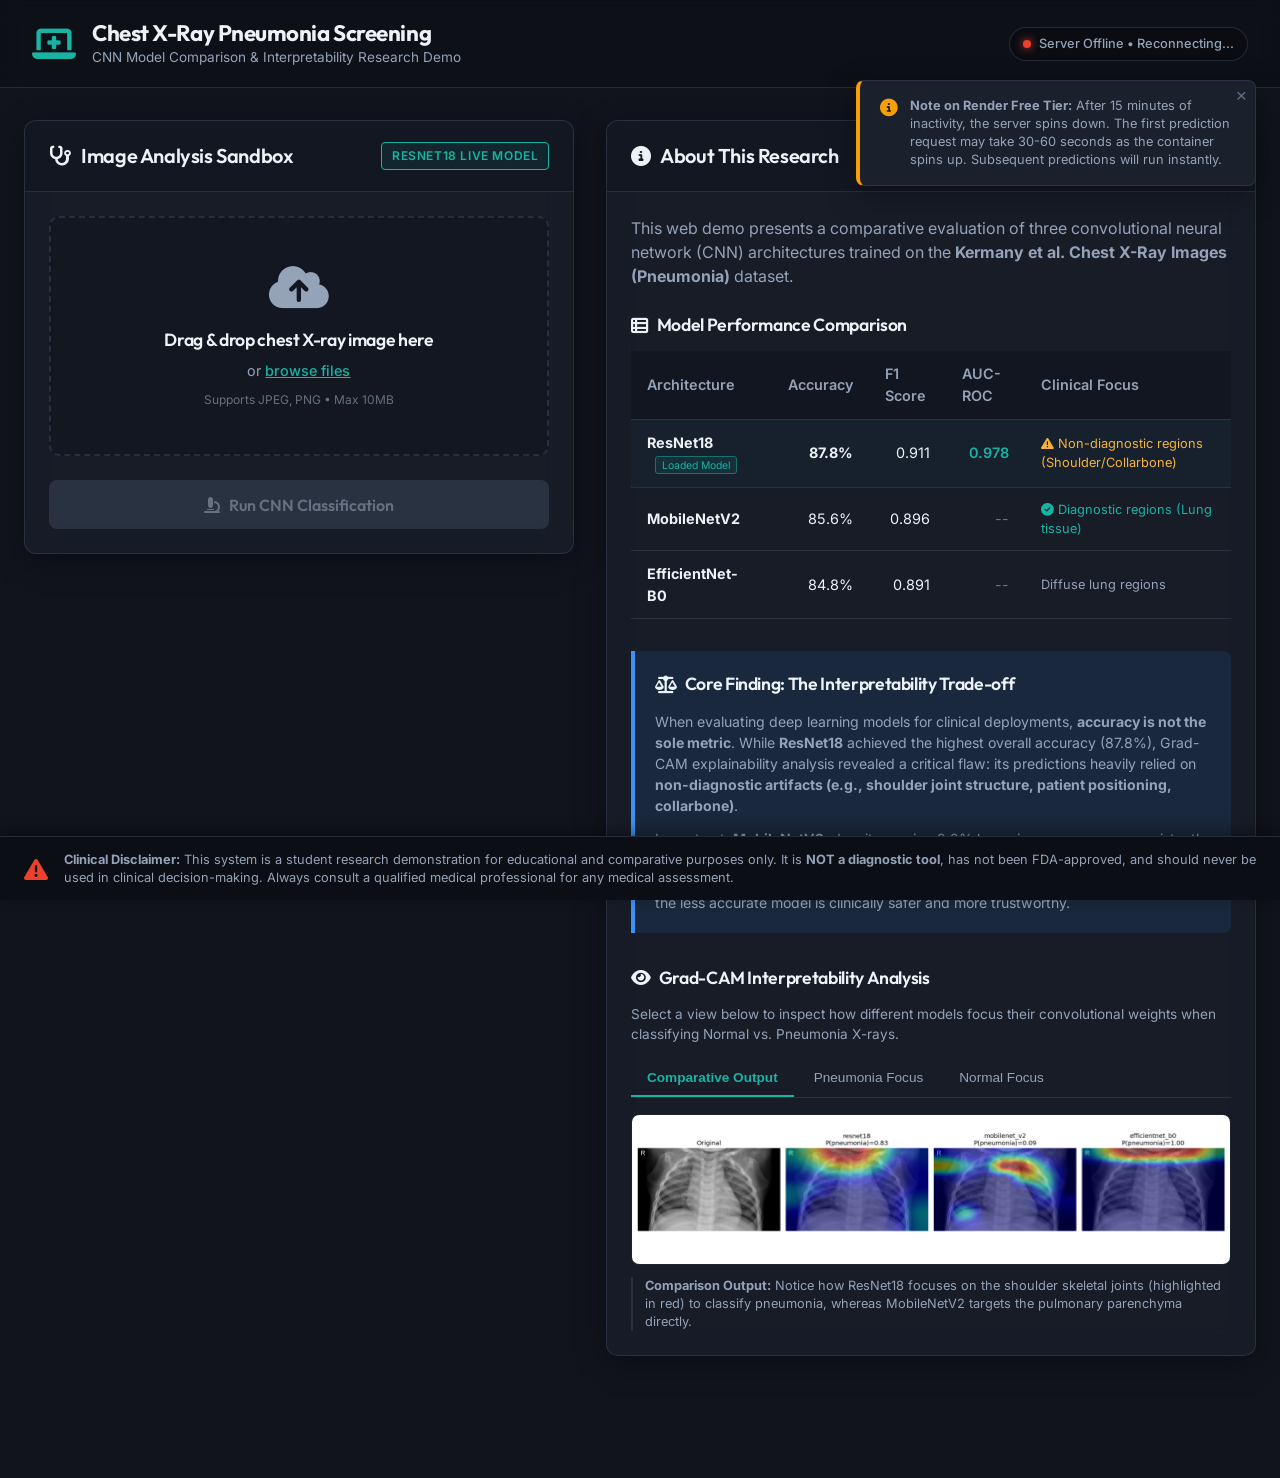
==== static/index.html @ 430209e5 "Initial commit of Chest X-Ray Screening CNN Comparison Demo" ====
<!DOCTYPE html>
<html lang="en">
<head>
    <meta charset="UTF-8">
    <meta name="viewport" content="width=device-width, initial-scale=1.0">
    <title>Chest X-Ray Pneumonia Screening — CNN Comparison Demo</title>
    <!-- Google Fonts: Inter & Outfit -->
    <link rel="preconnect" href="https://fonts.googleapis.com">
    <link rel="preconnect" href="https://fonts.gstatic.com" crossorigin>
    <link href="https://fonts.googleapis.com/css2?family=Inter:wght@300;400;500;600;700&family=Outfit:wght@400;500;600;700;800&display=swap" rel="stylesheet">
    <link rel="stylesheet" href="/static/style.css">
    <!-- FontAwesome for clinical icons -->
    <link rel="stylesheet" href="https://cdnjs.cloudflare.com/ajax/libs/font-awesome/6.4.0/css/all.min.css">
</head>
<body>
    <header class="app-header">
        <div class="header-container">
            <div class="brand">
                <i class="fa-solid fa-laptop-medical brand-icon"></i>
                <div>
                    <h1>Chest X-Ray Pneumonia Screening</h1>
                    <p class="subtitle">CNN Model Comparison & Interpretability Research Demo</p>
                </div>
            </div>
            <div class="system-status" id="system-status">
                <span class="status-dot warning"></span>
                <span class="status-text">Checking server connection...</span>
            </div>
        </div>
    </header>

    <main class="app-container">
        <!-- Main Two-Column Layout -->
        <div class="grid-layout">
            
            <!-- Left Column: Diagnostic Sandbox -->
            <section class="sandbox-column">
                <div class="card glass">
                    <div class="card-header">
                        <h2><i class="fa-solid fa-stethoscope"></i> Image Analysis Sandbox</h2>
                        <span class="badge badge-primary">ResNet18 Live Model</span>
                    </div>
                    
                    <!-- Drag and Drop Zone -->
                    <div class="upload-zone" id="drop-zone">
                        <input type="file" id="file-input" accept="image/*" class="file-input-hidden">
                        <div class="upload-prompt" id="upload-prompt">
                            <i class="fa-solid fa-cloud-arrow-up upload-icon"></i>
                            <h3>Drag & drop chest X-ray image here</h3>
                            <p>or <span class="browse-link">browse files</span></p>
                            <p class="file-limits">Supports JPEG, PNG • Max 10MB</p>
                        </div>
                        <div class="preview-container hidden" id="preview-container">
                            <img id="image-preview" src="#" alt="Uploaded Chest X-Ray">
                            <button class="remove-btn" id="remove-btn" title="Remove image">
                                <i class="fa-solid fa-xmark"></i>
                            </button>
                        </div>
                    </div>

                    <!-- Action Trigger -->
                    <div class="action-bar">
                        <button class="btn btn-action" id="analyze-btn" disabled>
                            <i class="fa-solid fa-microscope"></i> Run CNN Classification
                        </button>
                    </div>

                    <!-- Prediction Results Section -->
                    <div class="results-container hidden" id="results-container">
                        <div class="divider"></div>
                        <div class="results-header">
                            <h3><i class="fa-solid fa-chart-simple"></i> Classification Results</h3>
                            <div class="model-meta">Inference speed: <span id="inference-time">--</span> ms</div>
                        </div>

                        <!-- Results Content -->
                        <div class="results-grid">
                            <!-- Gauge Graphic -->
                            <div class="gauge-card">
                                <div class="gauge-wrapper">
                                    <div class="gauge">
                                        <div class="gauge-body">
                                            <div class="gauge-fill" id="gauge-fill"></div>
                                            <div class="gauge-cover">
                                                <span id="gauge-percentage">0%</span>
                                                <span class="gauge-label">Pneumonia Prob</span>
                                            </div>
                                        </div>
                                    </div>
                                </div>
                                <div class="gauge-caption" id="gauge-caption">--</div>
                            </div>

                            <!-- Numerical Breakdown -->
                            <div class="metrics-card">
                                <div class="metric-row normal">
                                    <div class="metric-info">
                                        <span class="label">NORMAL Probability</span>
                                        <span class="value" id="normal-value">0%</span>
                                    </div>
                                    <div class="progress-bar">
                                        <div class="progress" id="normal-progress" style="width: 0%"></div>
                                    </div>
                                </div>

                                <div class="metric-row pneumonia">
                                    <div class="metric-info">
                                        <span class="label">PNEUMONIA Probability</span>
                                        <span class="value" id="pneumonia-value">0%</span>
                                    </div>
                                    <div class="progress-bar">
                                        <div class="progress" id="pneumonia-progress" style="width: 0%"></div>
                                    </div>
                                </div>

                                <div class="diagnosis-card" id="diagnosis-card">
                                    <div class="diagnosis-icon" id="diagnosis-icon">
                                        <i class="fa-solid fa-circle-question"></i>
                                    </div>
                                    <div>
                                        <div class="diagnosis-title" id="diagnosis-title">Classification Decision</div>
                                        <div class="diagnosis-desc" id="diagnosis-desc">Submit an image to analyze.</div>
                                    </div>
                                </div>
                            </div>
                        </div>
                    </div>
                </div>
            </section>

            <!-- Right Column: Research & Methodology -->
            <section class="research-column">
                <div class="card glass">
                    <div class="card-header">
                        <h2><i class="fa-solid fa-circle-info"></i> About This Research</h2>
                        <span class="badge badge-info">CNN Comparison Study</span>
                    </div>
                    
                    <div class="card-body">
                        <p class="lead-text">
                            This web demo presents a comparative evaluation of three convolutional neural network (CNN) architectures trained on the <strong>Kermany et al. Chest X-Ray Images (Pneumonia)</strong> dataset.
                        </p>

                        <!-- CNN Performance Table -->
                        <div class="table-wrapper">
                            <h3><i class="fa-solid fa-table-list"></i> Model Performance Comparison</h3>
                            <table class="comparison-table">
                                <thead>
                                    <tr>
                                        <th>Architecture</th>
                                        <th>Accuracy</th>
                                        <th>F1 Score</th>
                                        <th>AUC-ROC</th>
                                        <th>Clinical Focus</th>
                                    </tr>
                                </thead>
                                <tbody>
                                    <tr class="highlighted-row">
                                        <td>
                                            <strong>ResNet18</strong> 
                                            <span class="table-badge">Loaded Model</span>
                                        </td>
                                        <td class="numeric font-bold">87.8%</td>
                                        <td class="numeric">0.911</td>
                                        <td class="numeric font-semibold text-teal">0.978</td>
                                        <td class="focus-desc error-focus"><i class="fa-solid fa-triangle-exclamation"></i> Non-diagnostic regions (Shoulder/Collarbone)</td>
                                    </tr>
                                    <tr>
                                        <td><strong>MobileNetV2</strong></td>
                                        <td class="numeric">85.6%</td>
                                        <td class="numeric">0.896</td>
                                        <td class="numeric text-muted">--</td>
                                        <td class="focus-desc correct-focus"><i class="fa-solid fa-circle-check"></i> Diagnostic regions (Lung tissue)</td>
                                    </tr>
                                    <tr>
                                        <td><strong>EfficientNet-B0</strong></td>
                                        <td class="numeric">84.8%</td>
                                        <td class="numeric">0.891</td>
                                        <td class="numeric text-muted">--</td>
                                        <td class="focus-desc neutral-focus">Diffuse lung regions</td>
                                    </tr>
                                </tbody>
                            </table>
                        </div>

                        <!-- Core Finding: Accuracy vs. Interpretability Trade-Off -->
                        <div class="research-finding-box">
                            <h3><i class="fa-solid fa-scale-balanced finding-icon"></i> Core Finding: The Interpretability Trade-off</h3>
                            <p>
                                When evaluating deep learning models for clinical deployments, <strong>accuracy is not the sole metric</strong>. While <strong>ResNet18</strong> achieved the highest overall accuracy (87.8%), Grad-CAM explainability analysis revealed a critical flaw: its predictions heavily relied on <strong>non-diagnostic artifacts (e.g., shoulder joint structure, patient positioning, collarbone)</strong>.
                            </p>
                            <p>
                                In contrast, <strong>MobileNetV2</strong>, despite scoring 2.2% lower in raw accuracy, consistently targeted <strong>actual diagnostic areas (lung tissue consolidation and density differences)</strong>. This represents a classic accuracy-vs-interpretability trade-off where the less accurate model is clinically safer and more trustworthy.
                            </p>
                        </div>

                        <!-- Grad-CAM Images Section -->
                        <div class="gradcam-gallery">
                            <h3><i class="fa-solid fa-eye"></i> Grad-CAM Interpretability Analysis</h3>
                            <p class="gallery-intro">
                                Select a view below to inspect how different models focus their convolutional weights when classifying Normal vs. Pneumonia X-rays.
                            </p>
                            
                            <!-- Tab Navigation -->
                            <div class="tabs">
                                <button class="tab-btn active" onclick="switchTab('tab-output')">Comparative Output</button>
                                <button class="tab-btn" onclick="switchTab('tab-pneumonia')">Pneumonia Focus</button>
                                <button class="tab-btn" onclick="switchTab('tab-normal')">Normal Focus</button>
                            </div>

                            <!-- Tab Contents -->
                            <div class="tab-content active" id="tab-output">
                                <div class="image-wrapper-zoom">
                                    <img src="/static/images/gradcam_output.png" alt="Grad-CAM comparison output illustrating ResNet18 non-diagnostic focus and MobileNetV2 anatomical lung focus">
                                </div>
                                <div class="image-caption">
                                    <strong>Comparison Output:</strong> Notice how ResNet18 focuses on the shoulder skeletal joints (highlighted in red) to classify pneumonia, whereas MobileNetV2 targets the pulmonary parenchyma directly.
                                </div>
                            </div>

                            <div class="tab-content" id="tab-pneumonia">
                                <div class="image-wrapper-zoom">
                                    <img src="/static/images/gradcam_pneumonia_example.png" alt="Grad-CAM Pneumonia Example">
                                </div>
                                <div class="image-caption">
                                    <strong>Pneumonia Specimen:</strong> Attention heatmap demonstrating model targeting on consolidation areas in the lower lobe regions of a patient diagnosed with pneumonia.
                                </div>
                            </div>

                            <div class="tab-content" id="tab-normal">
                                <div class="image-wrapper-zoom">
                                    <img src="/static/images/gradcam_normal_example.png" alt="Grad-CAM Normal Example">
                                </div>
                                <div class="image-caption">
                                    <strong>Normal Specimen:</strong> Attention heatmap in a healthy chest X-ray. Note the lack of pathologically consolidated focus regions.
                                </div>
                            </div>
                        </div>

                    </div>
                </div>
            </section>
        </div>
    </main>

    <!-- Sticky Warning Banner at the bottom -->
    <div class="disclaimer-banner">
        <div class="disclaimer-content">
            <i class="fa-solid fa-triangle-exclamation disclaimer-icon animate-pulse"></i>
            <div>
                <strong>Clinical Disclaimer:</strong> This system is a student research demonstration for educational and comparative purposes only. It is <strong>NOT a diagnostic tool</strong>, has not been FDA-approved, and should never be used in clinical decision-making. Always consult a qualified medical professional for any medical assessment.
            </div>
        </div>
    </div>

    <!-- Render Cold Start Info -->
    <div class="info-bubble-container" id="coldstart-info">
        <div class="info-bubble">
            <i class="fa-solid fa-circle-info"></i>
            <span><strong>Note on Render Free Tier:</strong> After 15 minutes of inactivity, the server spins down. The first prediction request may take 30-60 seconds as the container spins up. Subsequent predictions will run instantly.</span>
            <button class="close-info-btn" onclick="document.getElementById('coldstart-info').remove()">&times;</button>
        </div>
    </div>

    <script src="/static/script.js"></script>
</body>
</html>
---- static/style.css ----
/* Core Variables & Tokens */
:root {
    /* Color Palette (HSL) */
    --color-bg-base: hsl(222, 28%, 9%);
    --color-bg-surface: hsla(222, 25%, 14%, 0.7);
    --color-bg-surface-solid: hsl(222, 25%, 14%);
    --color-border: hsla(217, 20%, 30%, 0.5);
    --color-border-glow: hsla(174, 75%, 50%, 0.35);
    
    --color-text-primary: hsl(210, 38%, 95%);
    --color-text-secondary: hsl(215, 20%, 65%);
    --color-text-muted: hsl(215, 12%, 45%);
    
    /* Semantic Colors */
    --color-normal: hsl(174, 75%, 40%);        /* Healing Teal */
    --color-normal-bg: hsla(174, 75%, 40%, 0.1);
    --color-pneumonia: hsl(7, 85%, 55%);        /* Clinical Coral/Red */
    --color-pneumonia-bg: hsla(7, 85%, 55%, 0.1);
    --color-warning: hsl(38, 92%, 50%);         /* Warning Amber */
    --color-info: hsl(212, 92%, 60%);           /* Research Blue */
    --color-info-bg: hsla(212, 92%, 60%, 0.1);
    
    /* Transitions & Shadows */
    --transition-fast: 0.2s cubic-bezier(0.4, 0, 0.2, 1);
    --transition-normal: 0.3s cubic-bezier(0.4, 0, 0.2, 1);
    --shadow-sm: 0 2px 8px rgba(0, 0, 0, 0.25);
    --shadow-md: 0 8px 30px rgba(0, 0, 0, 0.35);
    --shadow-glow: 0 0 20px hsla(174, 75%, 50%, 0.15);
}

/* Reset and Base Styles */
* {
    margin: 0;
    padding: 0;
    box-sizing: border-box;
}

body {
    background-color: var(--color-bg-base);
    color: var(--color-text-primary);
    font-family: 'Inter', -apple-system, BlinkMacSystemFont, "Segoe UI", Roboto, sans-serif;
    line-height: 1.5;
    -webkit-font-smoothing: antialiased;
    padding-bottom: 90px; /* Space for sticky disclaimer */
    min-height: 100vh;
}

h1, h2, h3, h4, .font-heading {
    font-family: 'Outfit', sans-serif;
    font-weight: 600;
    letter-spacing: -0.02em;
}

/* Header */
.app-header {
    background-color: hsla(222, 28%, 7%, 0.85);
    backdrop-filter: blur(10px);
    border-bottom: 1px solid var(--color-border);
    padding: 1.25rem 2rem;
    position: sticky;
    top: 0;
    z-index: 100;
}

.header-container {
    max-width: 1440px;
    margin: 0 auto;
    display: flex;
    justify-content: space-between;
    align-items: center;
    flex-wrap: wrap;
    gap: 1rem;
}

.brand {
    display: flex;
    align-items: center;
    gap: 1rem;
}

.brand-icon {
    font-size: 2.2rem;
    color: var(--color-normal);
}

.app-header h1 {
    font-size: 1.4rem;
    font-weight: 700;
    line-height: 1.2;
}

.subtitle {
    font-size: 0.85rem;
    color: var(--color-text-secondary);
}

/* Status Indicator */
.system-status {
    display: flex;
    align-items: center;
    gap: 0.5rem;
    background-color: rgba(0, 0, 0, 0.2);
    padding: 0.4rem 0.8rem;
    border-radius: 50px;
    border: 1px solid var(--color-border);
    font-size: 0.8rem;
}

.status-dot {
    width: 8px;
    height: 8px;
    border-radius: 50%;
    display: inline-block;
}

.status-dot.healthy {
    background-color: var(--color-normal);
    box-shadow: 0 0 8px var(--color-normal);
}

.status-dot.warning {
    background-color: var(--color-warning);
    box-shadow: 0 0 8px var(--color-warning);
    animation: pulse 1.5s infinite alternate;
}

.status-dot.danger {
    background-color: var(--color-pneumonia);
    box-shadow: 0 0 8px var(--color-pneumonia);
}

.status-text {
    font-weight: 500;
    color: var(--color-text-secondary);
}

/* Container */
.app-container {
    max-width: 1440px;
    margin: 2rem auto;
    padding: 0 1.5rem;
}

/* Responsive Grid Layout */
.grid-layout {
    display: grid;
    grid-template-columns: 1.1fr 1.3fr;
    gap: 2rem;
    align-items: start;
}

@media (max-width: 1024px) {
    .grid-layout {
        grid-template-columns: 1fr;
    }
}

/* Card Styles */
.card {
    border-radius: 12px;
    border: 1px solid var(--color-border);
    overflow: hidden;
    box-shadow: var(--shadow-md);
}

.card.glass {
    background-color: var(--color-bg-surface);
    backdrop-filter: blur(16px);
    transition: border-color var(--transition-normal);
}

.card-header {
    padding: 1.25rem 1.5rem;
    border-bottom: 1px solid var(--color-border);
    display: flex;
    justify-content: space-between;
    align-items: center;
    background-color: hsla(222, 28%, 6%, 0.3);
}

.card-header h2 {
    font-size: 1.25rem;
    display: flex;
    align-items: center;
    gap: 0.6rem;
}

.card-body {
    padding: 1.5rem;
}

/* Badges */
.badge {
    padding: 0.25rem 0.6rem;
    font-size: 0.75rem;
    font-weight: 600;
    border-radius: 4px;
    text-transform: uppercase;
    letter-spacing: 0.05em;
}

.badge-primary {
    background-color: var(--color-normal-bg);
    color: var(--color-normal);
    border: 1px solid var(--color-normal);
}

.badge-info {
    background-color: var(--color-info-bg);
    color: var(--color-info);
    border: 1px solid var(--color-info);
}

/* Upload Sandbox CSS */
.upload-zone {
    margin: 1.5rem;
    min-height: 240px;
    border: 2px dashed var(--color-border);
    border-radius: 10px;
    display: flex;
    flex-direction: column;
    justify-content: center;
    align-items: center;
    cursor: pointer;
    background-color: rgba(0, 0, 0, 0.15);
    transition: all var(--transition-normal);
    position: relative;
    padding: 2rem;
}

.upload-zone:hover, .upload-zone.dragover {
    border-color: var(--color-normal);
    background-color: hsla(174, 75%, 40%, 0.03);
    box-shadow: var(--shadow-glow);
}

.upload-icon {
    font-size: 3rem;
    color: var(--color-text-secondary);
    margin-bottom: 1rem;
    transition: transform var(--transition-normal), color var(--transition-normal);
}

.upload-zone:hover .upload-icon {
    transform: translateY(-5px);
    color: var(--color-normal);
}

.upload-prompt {
    text-align: center;
}

.upload-prompt h3 {
    font-size: 1.1rem;
    margin-bottom: 0.4rem;
}

.upload-prompt p {
    font-size: 0.9rem;
    color: var(--color-text-secondary);
}

.browse-link {
    color: var(--color-normal);
    text-decoration: underline;
    font-weight: 500;
}

.file-limits {
    font-size: 0.75rem !important;
    margin-top: 0.6rem;
    color: var(--color-text-muted) !important;
}

.file-input-hidden {
    position: absolute;
    top: 0;
    left: 0;
    width: 100%;
    height: 100%;
    opacity: 0;
    cursor: pointer;
}

/* Preview Area */
.preview-container {
    width: 100%;
    max-height: 320px;
    position: relative;
    display: flex;
    justify-content: center;
    align-items: center;
}

.preview-container img {
    max-width: 100%;
    max-height: 300px;
    border-radius: 6px;
    object-fit: contain;
    border: 1px solid var(--color-border);
}

.remove-btn {
    position: absolute;
    top: -10px;
    right: -10px;
    width: 28px;
    height: 28px;
    border-radius: 50%;
    background-color: var(--color-pneumonia);
    color: white;
    border: none;
    cursor: pointer;
    display: flex;
    justify-content: center;
    align-items: center;
    box-shadow: var(--shadow-sm);
    transition: transform var(--transition-fast);
    z-index: 10;
}

.remove-btn:hover {
    transform: scale(1.15);
}

/* Buttons */
.action-bar {
    padding: 0 1.5rem 1.5rem;
}

.btn {
    width: 100%;
    padding: 0.9rem 1.5rem;
    font-size: 1rem;
    font-weight: 600;
    font-family: 'Outfit', sans-serif;
    border: none;
    border-radius: 8px;
    cursor: pointer;
    display: flex;
    justify-content: center;
    align-items: center;
    gap: 0.6rem;
    transition: all var(--transition-normal);
}

.btn-action {
    background-color: var(--color-normal);
    color: #0b1115;
}

.btn-action:hover:not(:disabled) {
    background-color: hsl(174, 75%, 45%);
    box-shadow: 0 0 15px hsla(174, 75%, 45%, 0.4);
}

.btn:disabled {
    background-color: var(--color-border);
    color: var(--color-text-muted);
    cursor: not-allowed;
}

/* Results Content */
.results-container {
    padding: 0 1.5rem 1.5rem;
}

.divider {
    height: 1px;
    background-color: var(--color-border);
    margin-bottom: 1.5rem;
}

.results-header {
    display: flex;
    justify-content: space-between;
    align-items: center;
    margin-bottom: 1.5rem;
}

.results-header h3 {
    font-size: 1.1rem;
}

.model-meta {
    font-size: 0.8rem;
    color: var(--color-text-secondary);
}

.results-grid {
    display: grid;
    grid-template-columns: 120px 1fr;
    gap: 1.5rem;
    align-items: center;
}

@media (max-width: 480px) {
    .results-grid {
        grid-template-columns: 1fr;
        justify-items: center;
        text-align: center;
    }
}

/* Circular Gauge */
.gauge-wrapper {
    display: flex;
    justify-content: center;
    align-items: center;
}

.gauge {
    position: relative;
    width: 110px;
    height: 55px; /* Half height because it's a semi-circle */
    overflow: hidden;
}

.gauge-body {
    position: absolute;
    top: 0;
    left: 0;
    width: 110px;
    height: 110px; /* Full circle height */
    border-radius: 50%;
    background-color: rgba(255, 255, 255, 0.1);
    box-sizing: border-box;
}

.gauge-fill {
    position: absolute;
    top: 0;
    left: 0;
    width: 110px;
    height: 110px;
    border-radius: 50%;
    /* Start half circle color sweep */
    background: conic-gradient(
        var(--color-normal) 0deg,
        var(--color-warning) 90deg,
        var(--color-pneumonia) 180deg,
        transparent 180deg
    );
    transform-origin: center center;
    transform: rotate(0.75turn); /* Position at 9 o'clock */
    transition: transform var(--transition-normal);
}

.gauge-cover {
    position: absolute;
    width: 80px;
    height: 80px;
    background-color: var(--color-bg-surface-solid);
    border-radius: 50%;
    top: 15px;
    left: 15px;
    display: flex;
    flex-direction: column;
    justify-content: center;
    align-items: center;
    padding-bottom: 25px; /* Adjust text up */
}

#gauge-percentage {
    font-size: 1.25rem;
    font-family: 'Outfit', sans-serif;
    font-weight: 700;
    color: var(--color-text-primary);
}

.gauge-label {
    font-size: 0.6rem;
    text-transform: uppercase;
    letter-spacing: 0.05em;
    color: var(--color-text-secondary);
}

.gauge-caption {
    font-size: 0.8rem;
    font-weight: 500;
    text-align: center;
    margin-top: 0.5rem;
    color: var(--color-text-secondary);
}

/* Progress Metrics */
.metrics-card {
    display: flex;
    flex-direction: column;
    gap: 1rem;
    width: 100%;
}

.metric-row {
    display: flex;
    flex-direction: column;
    gap: 0.35rem;
}

.metric-info {
    display: flex;
    justify-content: space-between;
    font-size: 0.85rem;
}

.metric-info .label {
    font-weight: 500;
    color: var(--color-text-secondary);
}

.metric-info .value {
    font-weight: 700;
    font-family: 'Outfit', sans-serif;
}

.progress-bar {
    height: 8px;
    background-color: rgba(255, 255, 255, 0.08);
    border-radius: 10px;
    overflow: hidden;
}

.progress {
    height: 100%;
    width: 0%;
    border-radius: 10px;
    transition: width var(--transition-normal);
}

.metric-row.normal .progress {
    background-color: var(--color-normal);
}
.metric-row.normal .value {
    color: var(--color-normal);
}

.metric-row.pneumonia .progress {
    background-color: var(--color-pneumonia);
}
.metric-row.pneumonia .value {
    color: var(--color-pneumonia);
}

/* Diagnosis Banner */
.diagnosis-card {
    display: flex;
    align-items: center;
    gap: 0.8rem;
    padding: 0.75rem 1rem;
    background-color: rgba(255, 255, 255, 0.03);
    border: 1px solid var(--color-border);
    border-radius: 8px;
    margin-top: 0.5rem;
    transition: all var(--transition-normal);
}

.diagnosis-icon {
    font-size: 1.5rem;
}

.diagnosis-title {
    font-size: 0.9rem;
    font-weight: 600;
}

.diagnosis-desc {
    font-size: 0.75rem;
    color: var(--color-text-secondary);
}

/* About Research Styling */
.lead-text {
    font-size: 1rem;
    color: var(--color-text-secondary);
    margin-bottom: 1.5rem;
}

/* Tables */
.table-wrapper {
    margin-bottom: 2rem;
}

.table-wrapper h3, 
.research-finding-box h3, 
.gradcam-gallery h3 {
    font-size: 1.1rem;
    margin-bottom: 0.8rem;
    display: flex;
    align-items: center;
    gap: 0.5rem;
    color: var(--color-text-primary);
}

.comparison-table {
    width: 100%;
    border-collapse: collapse;
    font-size: 0.9rem;
    text-align: left;
}

.comparison-table th, 
.comparison-table td {
    padding: 0.75rem 1rem;
    border-bottom: 1px solid var(--color-border);
}

.comparison-table th {
    font-weight: 600;
    color: var(--color-text-secondary);
    background-color: rgba(0, 0, 0, 0.2);
}

.comparison-table tbody tr {
    transition: background-color var(--transition-fast);
}

.comparison-table tbody tr:hover {
    background-color: rgba(255, 255, 255, 0.02);
}

.highlighted-row {
    background-color: hsla(174, 75%, 40%, 0.04);
}

.table-badge {
    font-size: 0.65rem;
    padding: 0.1rem 0.35rem;
    border: 1px solid hsla(174, 75%, 40%, 0.5);
    color: var(--color-normal);
    border-radius: 3px;
    background-color: var(--color-normal-bg);
    margin-left: 0.5rem;
    vertical-align: middle;
}

.numeric {
    text-align: right;
}

.focus-desc {
    font-size: 0.8rem;
}

.error-focus {
    color: hsl(38, 92%, 60%);
}

.correct-focus {
    color: var(--color-normal);
}

.neutral-focus {
    color: var(--color-text-secondary);
}

/* Finding Box */
.research-finding-box {
    background-color: var(--color-info-bg);
    border-left: 4px solid var(--color-info);
    padding: 1.25rem;
    border-radius: 0 8px 8px 0;
    margin-bottom: 2rem;
}

.research-finding-box p {
    font-size: 0.88rem;
    color: var(--color-text-secondary);
    margin-bottom: 0.75rem;
}

.research-finding-box p:last-child {
    margin-bottom: 0;
}

/* Grad-CAM Gallery & Tabs */
.gallery-intro {
    font-size: 0.85rem;
    color: var(--color-text-secondary);
    margin-bottom: 1rem;
}

.tabs {
    display: flex;
    gap: 0.25rem;
    border-bottom: 1px solid var(--color-border);
    margin-bottom: 1rem;
}

.tab-btn {
    padding: 0.6rem 1rem;
    font-size: 0.85rem;
    font-weight: 500;
    background: none;
    border: none;
    border-bottom: 2px solid transparent;
    color: var(--color-text-secondary);
    cursor: pointer;
    transition: all var(--transition-fast);
}

.tab-btn:hover {
    color: var(--color-text-primary);
}

.tab-btn.active {
    color: var(--color-normal);
    border-bottom-color: var(--color-normal);
    font-weight: 600;
}

.tab-content {
    display: none;
    animation: fadeIn 0.4s ease;
}

.tab-content.active {
    display: block;
}

.image-wrapper-zoom {
    width: 100%;
    border-radius: 8px;
    overflow: hidden;
    border: 1px solid var(--color-border);
    background-color: black;
    display: flex;
    justify-content: center;
}

.tab-content img {
    max-width: 100%;
    max-height: 280px;
    object-fit: contain;
    transition: transform var(--transition-normal);
}

.tab-content img:hover {
    transform: scale(1.02);
}

.image-caption {
    font-size: 0.8rem;
    color: var(--color-text-secondary);
    margin-top: 0.75rem;
    line-height: 1.4;
    border-left: 2px solid var(--color-border);
    padding-left: 0.75rem;
}

/* Sticky Disclaimer */
.disclaimer-banner {
    position: fixed;
    bottom: 0;
    left: 0;
    right: 0;
    background-color: hsl(222, 28%, 6%);
    border-top: 1px solid var(--color-border);
    padding: 0.85rem 1.5rem;
    z-index: 1000;
    box-shadow: 0 -4px 15px rgba(0, 0, 0, 0.4);
}

.disclaimer-content {
    max-width: 1440px;
    margin: 0 auto;
    display: flex;
    align-items: center;
    gap: 1rem;
    font-size: 0.8rem;
    color: var(--color-text-secondary);
    line-height: 1.4;
}

.disclaimer-icon {
    font-size: 1.5rem;
    color: var(--color-pneumonia);
    flex-shrink: 0;
}

/* Info Bubble */
.info-bubble-container {
    position: fixed;
    top: 5rem;
    right: 1.5rem;
    z-index: 999;
    max-width: 400px;
    animation: slideIn 0.3s cubic-bezier(0.4, 0, 0.2, 1);
}

.info-bubble {
    background-color: var(--color-bg-surface-solid);
    border: 1px solid var(--color-border);
    border-left: 4px solid var(--color-warning);
    padding: 1rem 1.25rem;
    border-radius: 8px;
    box-shadow: var(--shadow-md);
    display: flex;
    gap: 0.75rem;
    font-size: 0.8rem;
    line-height: 1.4;
    color: var(--color-text-secondary);
    position: relative;
}

.info-bubble i {
    font-size: 1.1rem;
    color: var(--color-warning);
    margin-top: 0.1rem;
}

.close-info-btn {
    background: none;
    border: none;
    color: var(--color-text-muted);
    font-size: 1.2rem;
    cursor: pointer;
    line-height: 1;
    position: absolute;
    top: 5px;
    right: 8px;
}

.close-info-btn:hover {
    color: var(--color-text-primary);
}

/* Utility Helpers & Animations */
.hidden {
    display: none !important;
}

.text-teal {
    color: var(--color-normal);
}

.text-muted {
    color: var(--color-text-muted);
}

.font-bold {
    font-weight: 700;
}

.font-semibold {
    font-weight: 600;
}

@keyframes fadeIn {
    from { opacity: 0; transform: translateY(4px); }
    to { opacity: 1; transform: translateY(0); }
}

@keyframes slideIn {
    from { transform: translateX(110%); opacity: 0; }
    to { transform: translateX(0); opacity: 1; }
}

@keyframes pulse {
    0% { transform: scale(1); opacity: 0.7; }
    100% { transform: scale(1.1); opacity: 1; }
}

.animate-pulse {
    animation: pulse 1.5s infinite alternate ease-in-out;
}
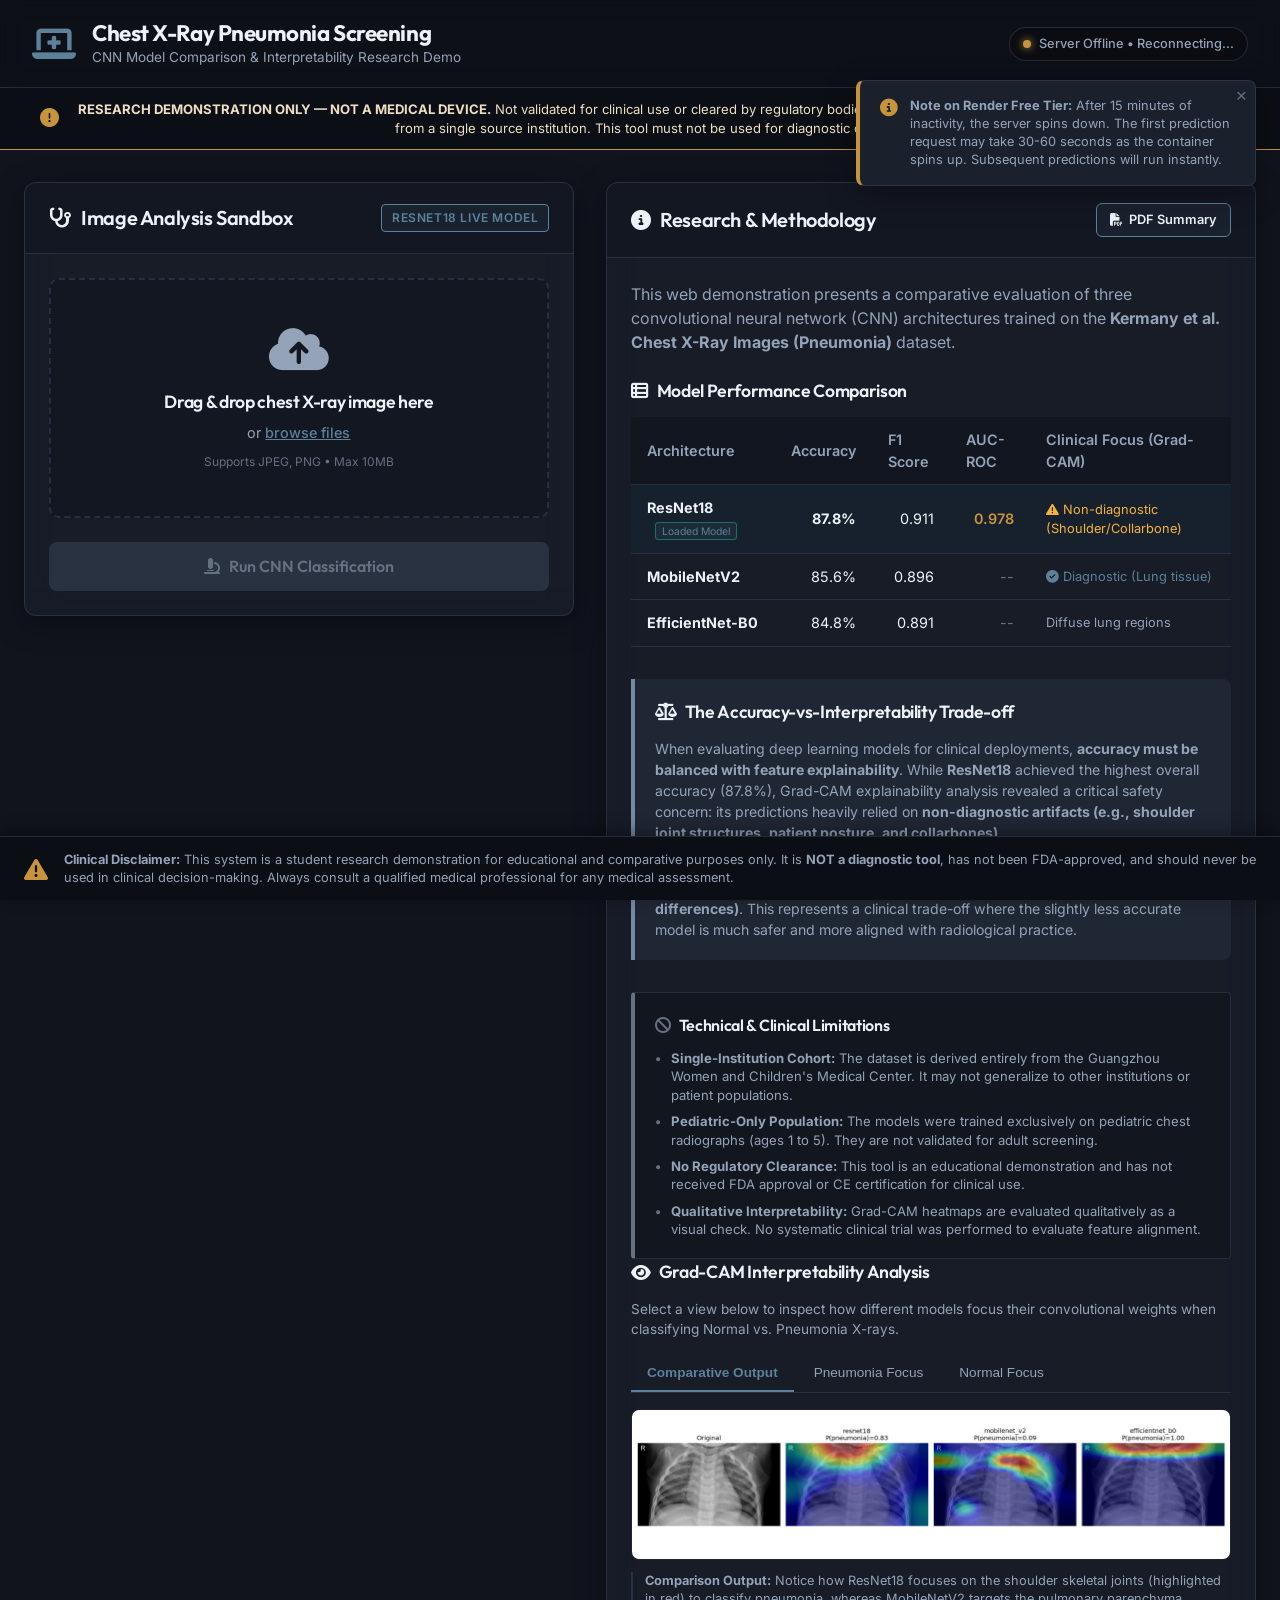
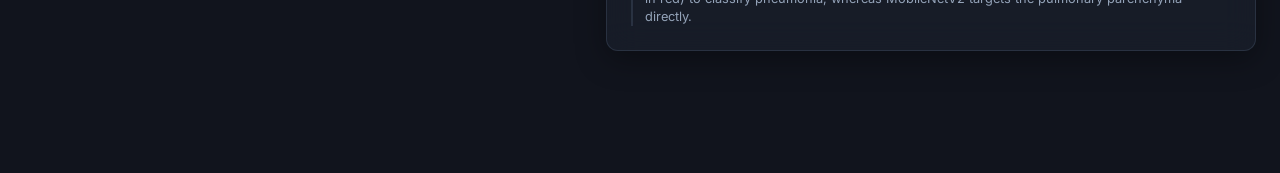
==== commit 705e7d3c: "Polish UI/UX for clinical research presentation and add PDF summary sheet" ====
--- a/static/index.html
+++ b/static/index.html
@@ -29,6 +29,15 @@
         </div>
     </header>
 
+    <div class="research-banner">
+        <div class="research-banner-content">
+            <i class="fa-solid fa-circle-exclamation research-banner-icon animate-pulse"></i>
+            <span>
+                <strong>RESEARCH DEMONSTRATION ONLY — NOT A MEDICAL DEVICE.</strong> Not validated for clinical use or cleared by regulatory bodies (FDA/CE). Trained on a limited pediatric dataset (n=5,856) from a single source institution. This tool must not be used for diagnostic decisions.
+            </span>
+        </div>
+    </div>
+
     <main class="app-container">
         <!-- Main Two-Column Layout -->
         <div class="grid-layout">
@@ -131,14 +140,16 @@
             <!-- Right Column: Research & Methodology -->
             <section class="research-column">
                 <div class="card glass">
-                    <div class="card-header">
-                        <h2><i class="fa-solid fa-circle-info"></i> About This Research</h2>
-                        <span class="badge badge-info">CNN Comparison Study</span>
+                    <div class="card-header research-card-header">
+                        <h2><i class="fa-solid fa-circle-info"></i> Research & Methodology</h2>
+                        <a href="/static/project_summary.pdf" download class="btn-pdf-download" title="Download PDF Research Summary">
+                            <i class="fa-solid fa-file-pdf"></i> PDF Summary
+                        </a>
                     </div>
                     
                     <div class="card-body">
                         <p class="lead-text">
-                            This web demo presents a comparative evaluation of three convolutional neural network (CNN) architectures trained on the <strong>Kermany et al. Chest X-Ray Images (Pneumonia)</strong> dataset.
+                            This web demonstration presents a comparative evaluation of three convolutional neural network (CNN) architectures trained on the <strong>Kermany et al. Chest X-Ray Images (Pneumonia)</strong> dataset.
                         </p>
 
                         <!-- CNN Performance Table -->
@@ -151,7 +162,7 @@
                                         <th>Accuracy</th>
                                         <th>F1 Score</th>
                                         <th>AUC-ROC</th>
-                                        <th>Clinical Focus</th>
+                                        <th>Clinical Focus (Grad-CAM)</th>
                                     </tr>
                                 </thead>
                                 <tbody>
@@ -162,15 +173,15 @@
                                         </td>
                                         <td class="numeric font-bold">87.8%</td>
                                         <td class="numeric">0.911</td>
-                                        <td class="numeric font-semibold text-teal">0.978</td>
-                                        <td class="focus-desc error-focus"><i class="fa-solid fa-triangle-exclamation"></i> Non-diagnostic regions (Shoulder/Collarbone)</td>
+                                        <td class="numeric font-semibold text-amber">0.978</td>
+                                        <td class="focus-desc error-focus"><i class="fa-solid fa-triangle-exclamation"></i> Non-diagnostic (Shoulder/Collarbone)</td>
                                     </tr>
                                     <tr>
                                         <td><strong>MobileNetV2</strong></td>
                                         <td class="numeric">85.6%</td>
                                         <td class="numeric">0.896</td>
                                         <td class="numeric text-muted">--</td>
-                                        <td class="focus-desc correct-focus"><i class="fa-solid fa-circle-check"></i> Diagnostic regions (Lung tissue)</td>
+                                        <td class="focus-desc correct-focus"><i class="fa-solid fa-circle-check"></i> Diagnostic (Lung tissue)</td>
                                     </tr>
                                     <tr>
                                         <td><strong>EfficientNet-B0</strong></td>
@@ -185,13 +196,24 @@
 
                         <!-- Core Finding: Accuracy vs. Interpretability Trade-Off -->
                         <div class="research-finding-box">
-                            <h3><i class="fa-solid fa-scale-balanced finding-icon"></i> Core Finding: The Interpretability Trade-off</h3>
+                            <h3><i class="fa-solid fa-scale-balanced finding-icon"></i> The Accuracy-vs-Interpretability Trade-off</h3>
                             <p>
-                                When evaluating deep learning models for clinical deployments, <strong>accuracy is not the sole metric</strong>. While <strong>ResNet18</strong> achieved the highest overall accuracy (87.8%), Grad-CAM explainability analysis revealed a critical flaw: its predictions heavily relied on <strong>non-diagnostic artifacts (e.g., shoulder joint structure, patient positioning, collarbone)</strong>.
+                                When evaluating deep learning models for clinical deployments, <strong>accuracy must be balanced with feature explainability</strong>. While <strong>ResNet18</strong> achieved the highest overall accuracy (87.8%), Grad-CAM explainability analysis revealed a critical safety concern: its predictions heavily relied on <strong>non-diagnostic artifacts (e.g., shoulder joint structures, patient posture, and collarbones)</strong>. 
                             </p>
                             <p>
-                                In contrast, <strong>MobileNetV2</strong>, despite scoring 2.2% lower in raw accuracy, consistently targeted <strong>actual diagnostic areas (lung tissue consolidation and density differences)</strong>. This represents a classic accuracy-vs-interpretability trade-off where the less accurate model is clinically safer and more trustworthy.
+                                In contrast, <strong>MobileNetV2</strong>, despite scoring 2.2% lower in raw accuracy, consistently targeted <strong>actual diagnostic areas (lung tissue consolidation and density differences)</strong>. This represents a clinical trade-off where the slightly less accurate model is much safer and more aligned with radiological practice.
                             </p>
+                        </div>
+
+                        <!-- Limitations Box -->
+                        <div class="limitations-box">
+                            <h3><i class="fa-solid fa-ban limitations-icon"></i> Technical & Clinical Limitations</h3>
+                            <ul>
+                                <li><strong>Single-Institution Cohort:</strong> The dataset is derived entirely from the Guangzhou Women and Children's Medical Center. It may not generalize to other institutions or patient populations.</li>
+                                <li><strong>Pediatric-Only Population:</strong> The models were trained exclusively on pediatric chest radiographs (ages 1 to 5). They are not validated for adult screening.</li>
+                                <li><strong>No Regulatory Clearance:</strong> This tool is an educational demonstration and has not received FDA approval or CE certification for clinical use.</li>
+                                <li><strong>Qualitative Interpretability:</strong> Grad-CAM heatmaps are evaluated qualitatively as a visual check. No systematic clinical trial was performed to evaluate feature alignment.</li>
+                            </ul>
                         </div>
 
                         <!-- Grad-CAM Images Section -->
--- a/static/style.css
+++ b/static/style.css
@@ -5,27 +5,27 @@
     --color-bg-surface: hsla(222, 25%, 14%, 0.7);
     --color-bg-surface-solid: hsl(222, 25%, 14%);
     --color-border: hsla(217, 20%, 30%, 0.5);
-    --color-border-glow: hsla(174, 75%, 50%, 0.35);
+    --color-border-glow: hsla(204, 25%, 48%, 0.35);
     
     --color-text-primary: hsl(210, 38%, 95%);
     --color-text-secondary: hsl(215, 20%, 65%);
     --color-text-muted: hsl(215, 12%, 45%);
     
     /* Semantic Colors */
-    --color-normal: hsl(174, 75%, 40%);        /* Healing Teal */
-    --color-normal-bg: hsla(174, 75%, 40%, 0.1);
-    --color-pneumonia: hsl(7, 85%, 55%);        /* Clinical Coral/Red */
-    --color-pneumonia-bg: hsla(7, 85%, 55%, 0.1);
-    --color-warning: hsl(38, 92%, 50%);         /* Warning Amber */
-    --color-info: hsl(212, 92%, 60%);           /* Research Blue */
-    --color-info-bg: hsla(212, 92%, 60%, 0.1);
+    --color-normal: hsl(204, 25%, 48%);        /* Clinical Slate-Blue */
+    --color-normal-bg: hsla(204, 25%, 48%, 0.1);
+    --color-pneumonia: hsl(38, 55%, 51%);       /* Research Gold/Amber */
+    --color-pneumonia-bg: hsla(38, 55%, 51%, 0.1);
+    --color-warning: hsl(38, 55%, 51%);         /* Warning Gold/Amber */
+    --color-info: hsl(212, 20%, 55%);           /* Research Muted Blue */
+    --color-info-bg: hsla(212, 20%, 55%, 0.1);
     
     /* Transitions & Shadows */
     --transition-fast: 0.2s cubic-bezier(0.4, 0, 0.2, 1);
     --transition-normal: 0.3s cubic-bezier(0.4, 0, 0.2, 1);
     --shadow-sm: 0 2px 8px rgba(0, 0, 0, 0.25);
     --shadow-md: 0 8px 30px rgba(0, 0, 0, 0.35);
-    --shadow-glow: 0 0 20px hsla(174, 75%, 50%, 0.15);
+    --shadow-glow: 0 0 20px hsla(204, 25%, 48%, 0.15);
 }
 
 /* Reset and Base Styles */
@@ -863,3 +863,110 @@
 .animate-pulse {
     animation: pulse 1.5s infinite alternate ease-in-out;
 }
+
+/* Research Polish Additions */
+.research-banner {
+    background-color: hsl(222, 28%, 6%);
+    border-bottom: 1px solid var(--color-warning);
+    padding: 0.75rem 2rem;
+    display: flex;
+    justify-content: center;
+    align-items: center;
+    text-align: center;
+    z-index: 99;
+}
+
+.research-banner-content {
+    max-width: 1200px;
+    display: flex;
+    align-items: center;
+    gap: 0.75rem;
+    font-size: 0.82rem;
+    color: hsl(38, 55%, 85%);
+    line-height: 1.4;
+}
+
+.research-banner-icon {
+    font-size: 1.2rem;
+    color: var(--color-warning);
+    flex-shrink: 0;
+}
+
+.research-card-header {
+    display: flex;
+    justify-content: space-between;
+    align-items: center;
+    width: 100%;
+}
+
+.btn-pdf-download {
+    background-color: var(--color-normal-bg);
+    color: var(--color-text-primary);
+    border: 1px solid var(--color-normal);
+    padding: 0.4rem 0.8rem;
+    border-radius: 6px;
+    font-size: 0.8rem;
+    font-weight: 600;
+    text-decoration: none;
+    display: inline-flex;
+    align-items: center;
+    gap: 0.40rem;
+    transition: all var(--transition-fast);
+}
+
+.btn-pdf-download:hover {
+    background-color: var(--color-normal);
+    color: hsl(222, 28%, 9%);
+    box-shadow: 0 0 10px hsla(204, 25%, 48%, 0.2);
+}
+
+.limitations-box {
+    background-color: hsla(222, 25%, 8%, 0.5);
+    border: 1px solid var(--color-border);
+    border-left: 4px solid var(--color-text-muted);
+    padding: 1.25rem;
+    border-radius: 4px;
+    margin-top: 1.5rem;
+}
+
+.limitations-box h3 {
+    font-size: 1rem;
+    color: var(--color-text-primary);
+    margin-bottom: 0.75rem;
+    display: flex;
+    align-items: center;
+    gap: 0.50rem;
+}
+
+.limitations-icon {
+    color: var(--color-text-muted);
+}
+
+.limitations-box ul {
+    list-style: none;
+    padding-left: 0;
+    display: flex;
+    flex-direction: column;
+    gap: 0.50rem;
+}
+
+.limitations-box li {
+    font-size: 0.82rem;
+    color: var(--color-text-secondary);
+    line-height: 1.4;
+    position: relative;
+    padding-left: 1rem;
+}
+
+.limitations-box li::before {
+    content: "•";
+    color: var(--color-text-muted);
+    position: absolute;
+    left: 0;
+    font-weight: bold;
+}
+
+.text-amber {
+    color: var(--color-warning);
+}
+
